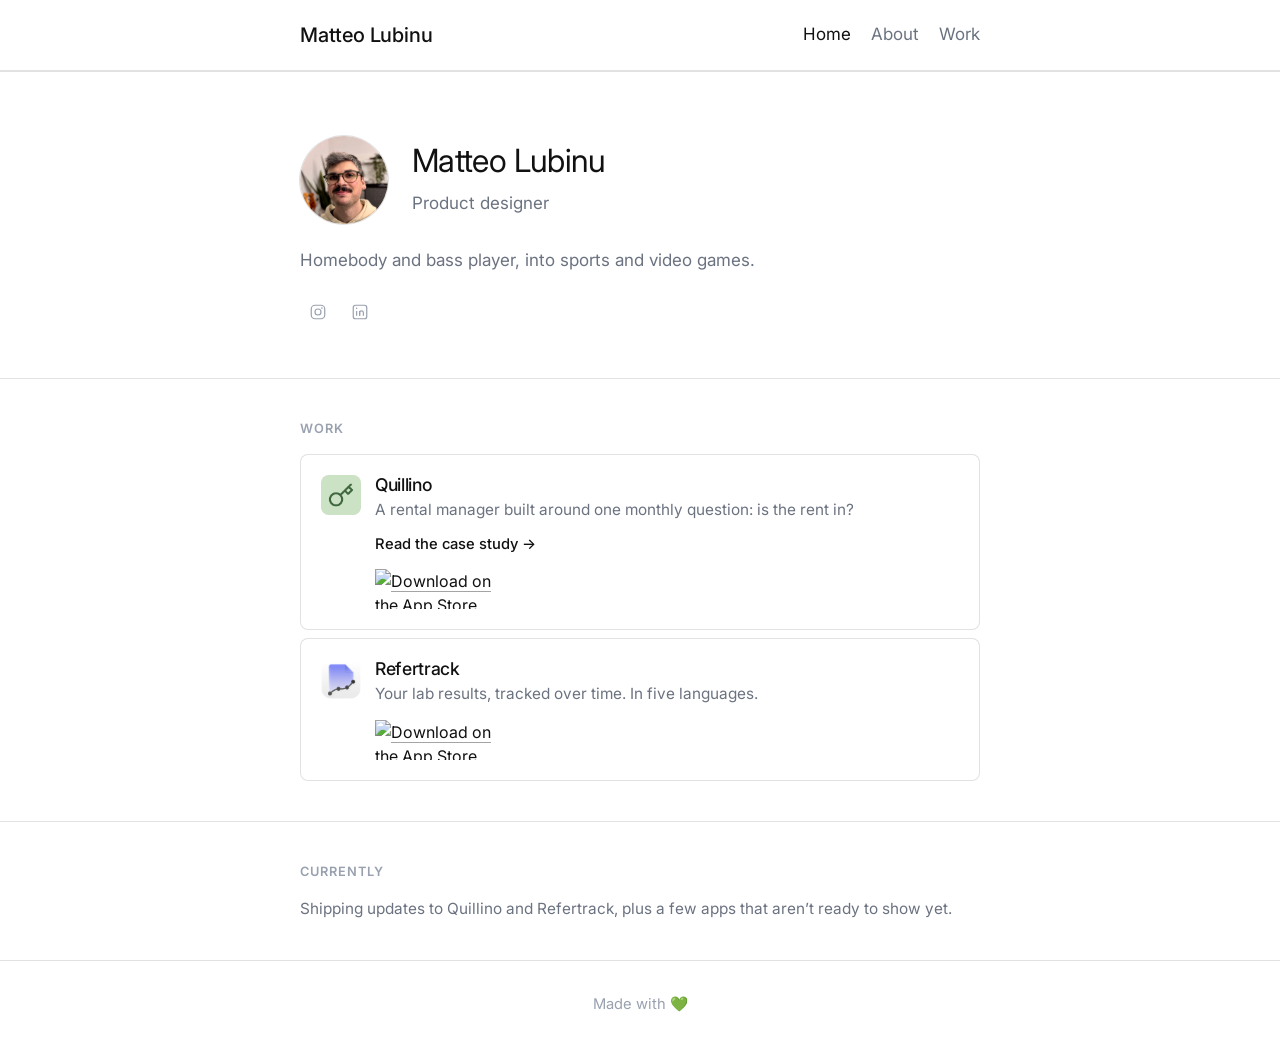
==== index.html @ ac3f14ff "Redesign to the minimal black-and-white system, add an About page - New style.css: same monochrome s" ====
<!DOCTYPE html>
<html lang="en">
<head>
<meta charset="UTF-8">
<meta name="viewport" content="width=device-width, initial-scale=1.0">
<title>Matteo Lubinu, product designer</title>
<meta name="description" content="Matteo Lubinu, product designer. Maker of the iOS apps Quillino and Refertrack.">
<link rel="icon" href="data:,">
<link rel="preconnect" href="https://fonts.googleapis.com">
<link rel="preconnect" href="https://fonts.gstatic.com" crossorigin>
<link rel="stylesheet" href="https://fonts.googleapis.com/css2?family=Inter:wght@400;500&display=swap">
<link rel="stylesheet" href="style.css">
</head>
<body>

<header class="site-header">
  <div class="wrap">
    <a class="wordmark" href="index.html">Matteo Lubinu</a>
    <nav class="nav" aria-label="Main">
      <a href="index.html" aria-current="page">Home</a>
      <a href="about.html">About</a>
      <a href="index.html#work">Work</a>
    </nav>
  </div>
</header>

<main>
  <section class="hero">
    <div class="wrap hero-grid">
      <img class="avatar" src="assets/photo.jpg" alt="Matteo Lubinu" width="88" height="88">
      <div>
        <h1>Matteo Lubinu</h1>
        <p class="tagline">Product designer</p>
      </div>
    </div>
    <div class="wrap">
      <p class="bio">Homebody and bass player, into sports and video games.</p>
      <nav class="links" aria-label="Elsewhere">
        <a class="icon" href="https://instagram.com/matteolubi" aria-label="Instagram">
          <svg viewBox="0 0 24 24" fill="none" stroke="currentColor" stroke-width="1.6"><rect x="3" y="3" width="18" height="18" rx="5"/><circle cx="12" cy="12" r="4"/><circle cx="17.2" cy="6.8" r="1.1" fill="currentColor" stroke="none"/></svg>
        </a>
        <a class="icon" href="https://www.linkedin.com/in/matteo-lubinu/" aria-label="LinkedIn">
          <svg viewBox="0 0 24 24" fill="none" stroke="currentColor" stroke-width="1.6"><rect x="3" y="3" width="18" height="18" rx="3"/><line x1="7.5" y1="10.5" x2="7.5" y2="17"/><circle cx="7.5" cy="7" r="1" fill="currentColor" stroke="none"/><path d="M11.5 17v-4a2.5 2.5 0 0 1 5 0v4"/><line x1="11.5" y1="10.5" x2="11.5" y2="17"/></svg>
        </a>
      </nav>
    </div>
  </section>

  <section id="work">
    <div class="wrap">
      <p class="kicker">Work</p>
      <div class="work-list">
        <article class="project">
          <img class="project-icon" src="assets/quillino-icon.png" alt="" width="40" height="40">
          <div class="project-main">
            <h3><a class="project-link" href="quillino.html">Quillino</a></h3>
            <p>A rental manager built around one monthly question: is the rent in?</p>
            <a class="project-more" href="quillino.html">Read the case study &rarr;</a>
            <a class="badge-link" href="https://apps.apple.com/it/app/quillino-gestione-affitti/id6774200347" aria-label="Download Quillino on the App Store">
              <img class="badge" src="https://tools.applemediaservices.com/api/badges/download-on-the-app-store/black/en-us?size=250x83" alt="Download on the App Store" width="120" height="40">
            </a>
          </div>
        </article>

        <article class="project">
          <img class="project-icon" src="assets/refertrack-icon.png" alt="" width="40" height="40">
          <div class="project-main">
            <h3><a class="project-link" href="https://matteolubinu.github.io/refertrack/">Refertrack</a></h3>
            <p>Your lab results, tracked over time. In five languages.</p>
            <a class="badge-link" href="https://apps.apple.com/it/app/refertrack-referti-ed-esami/id6792460771" aria-label="Download Refertrack on the App Store">
              <img class="badge" src="https://tools.applemediaservices.com/api/badges/download-on-the-app-store/black/en-us?size=250x83" alt="Download on the App Store" width="120" height="40">
            </a>
          </div>
        </article>
      </div>
    </div>
  </section>

  <section class="now">
    <div class="wrap">
      <p class="kicker">Currently</p>
      <p class="now-text">Shipping updates to Quillino and Refertrack, plus a few apps that aren&rsquo;t ready to show yet.</p>
    </div>
  </section>
</main>

<footer class="site-footer">
  <div class="wrap">
    <p>Made with &#128154;</p>
  </div>
</footer>

</body>
</html>
---- style.css ----
/* Matteo Lubinu: minimal, black and white (same system as Ryuubi Studio) */

:root {
  --bg: #ffffff;
  --surface: #fafafa;
  --surface-2: #f0f0f0;
  --text: #111111;
  --muted: #6b7280;
  --muted-2: #99a1af;
  --line: rgba(17, 17, 17, .12);
  --line-strong: rgba(17, 17, 17, .38);
  --btn: #111111;
  --btn-hover: #000000;
  --btn-text: #ffffff;
  --shadow: 0 0 0 1px var(--line);
  --sans: "Inter", -apple-system, BlinkMacSystemFont, "Segoe UI", Roboto, sans-serif;
  --r: 8px;
  --wide: 720px;
  color-scheme: light;
}

* { box-sizing: border-box; }
html { -webkit-text-size-adjust: 100%; }

body {
  margin: 0;
  background: var(--bg);
  color: var(--text);
  font: 400 16px/1.5 var(--sans);
  -webkit-font-smoothing: antialiased;
}

img { max-width: 100%; height: auto; display: block; }
a { color: inherit; text-decoration-color: var(--line-strong); text-underline-offset: 4px; text-decoration-thickness: 1px; }
a:hover { text-decoration-color: currentColor; }

h1, h2, h3 { font-family: var(--sans); font-weight: 400; letter-spacing: -.02em; line-height: 1.1; margin: 0 0 .4em; }
p { margin: 0 0 1em; }

.wrap { max-width: var(--wide); margin: 0 auto; padding: 0 20px; }

/* ---------- Header ---------- */

.site-header { border-bottom: 1px solid var(--line); }
.site-header .wrap { display: flex; align-items: center; justify-content: space-between; gap: 16px; padding-top: 20px; padding-bottom: 20px; }
.wordmark { font-weight: 500; font-size: 1.25rem; letter-spacing: -.01em; text-decoration: none; color: var(--text); }
.wordmark:hover { color: inherit; }
.nav { display: flex; align-items: center; gap: 20px; }
.nav a { text-decoration: none; font-size: 1.0625rem; color: var(--muted); }
.nav a:hover { color: var(--text); }
.nav a[aria-current="page"] { color: var(--text); }

/* ---------- Hero ---------- */

.hero { padding: 64px 0 48px; }
.hero-grid { display: flex; align-items: center; gap: 24px; flex-wrap: wrap; }
.avatar { width: 88px; height: 88px; border-radius: 50%; object-fit: cover; box-shadow: var(--shadow); }
.hero h1 { font-size: 2rem; }
.tagline { color: var(--muted); font-size: 1.0625rem; margin: 0; }
.bio { color: var(--muted); font-size: 1.0625rem; max-width: 46ch; margin: 24px 0 0; }

.links { display: flex; align-items: center; gap: 6px; margin-top: 20px; }
.links .icon { width: 36px; height: 36px; display: grid; place-items: center; border-radius: 50%; color: var(--muted-2); }
.links .icon:hover { color: var(--text); background: var(--surface-2); }
.links .icon svg { width: 18px; height: 18px; }

/* ---------- Sections ---------- */

section { padding: 40px 0; border-top: 1px solid var(--line); }
.kicker { font-size: .8rem; font-weight: 600; letter-spacing: .08em; text-transform: uppercase; color: var(--muted-2); margin: 0 0 16px; }

/* ---------- Work list ---------- */

.work-list { display: flex; flex-direction: column; gap: 8px; }

.project { position: relative; display: flex; gap: 14px; align-items: flex-start; padding: 20px; background: var(--bg); border: 1px solid var(--line); border-radius: var(--r); }
.project:hover { border-color: var(--line-strong); }
.project:focus-within { outline: 2px solid var(--text); outline-offset: 2px; }

.project-icon { width: 40px; height: 40px; border-radius: 8px; object-fit: cover; flex-shrink: 0; }
.project-main { flex: 1; min-width: 0; }
.project h3 { font-size: 1.1rem; font-weight: 500; margin: 0; }
.project-link { color: inherit; text-decoration: none; }
.project-link::after { content: ""; position: absolute; inset: 0; border-radius: inherit; }
.project p { margin: 4px 0 0; font-size: .96rem; color: var(--muted); }

.project-more { position: relative; z-index: 1; display: block; width: max-content; margin-top: 12px; font-size: .92rem; font-weight: 500; text-decoration: none; color: var(--text); text-decoration-color: var(--line-strong); }
.project-more:hover { text-decoration-color: currentColor; }
.project-more + .badge-link { margin-top: 14px; }

.badge-link { position: relative; z-index: 1; display: block; width: max-content; margin-top: 14px; }
.badge { height: 40px; width: auto; display: block; }

/* ---------- Currently ---------- */

.now-text { margin: 0; color: var(--muted); font-size: .96rem; }

/* ---------- Footer ---------- */

.site-footer { border-top: 1px solid var(--line); padding: 32px 0; text-align: center; }
.site-footer p { margin: 0; font-size: .92rem; color: var(--muted-2); }

/* ---------- About page ---------- */

.page-hero { padding: 48px 0 32px; }
.crumbs { font-size: .92rem; color: var(--muted-2); margin: 0 0 16px; }
.crumbs a { text-decoration: none; }
.crumbs a:hover { text-decoration: underline; }

.prose p, .prose li { color: var(--muted); }
.prose strong { color: var(--text); font-weight: 500; }

.xp-list { list-style: none; margin: 0; padding: 0; }
.xp-company { border-top: 1px solid var(--line); padding: 32px 0 0; margin-top: 32px; }
.xp-company:first-child { margin-top: 0; }
.xp-company > h3 { font-size: 1.2rem; font-weight: 500; margin: 0 0 4px; }
.xp-total { color: var(--muted-2); font-size: .92rem; margin: 0 0 20px; }
.xp-role { padding: 16px 0; border-top: 1px solid var(--line); }
.xp-role:first-of-type { border-top: 0; padding-top: 0; }
.xp-role h4 { font-size: 1.05rem; font-weight: 500; margin: 0 0 2px; }
.xp-meta { color: var(--muted-2); font-size: .9rem; margin: 0 0 10px; }
.xp-role ul { margin: 0; padding-left: 1.1em; color: var(--muted); font-size: .96rem; }
.xp-role li { margin-bottom: 6px; }

@media (max-width: 600px) {
  .hero-grid { flex-direction: column; align-items: flex-start; }
}

@media (prefers-reduced-motion: reduce) {
  * { transition: none !important; }
}
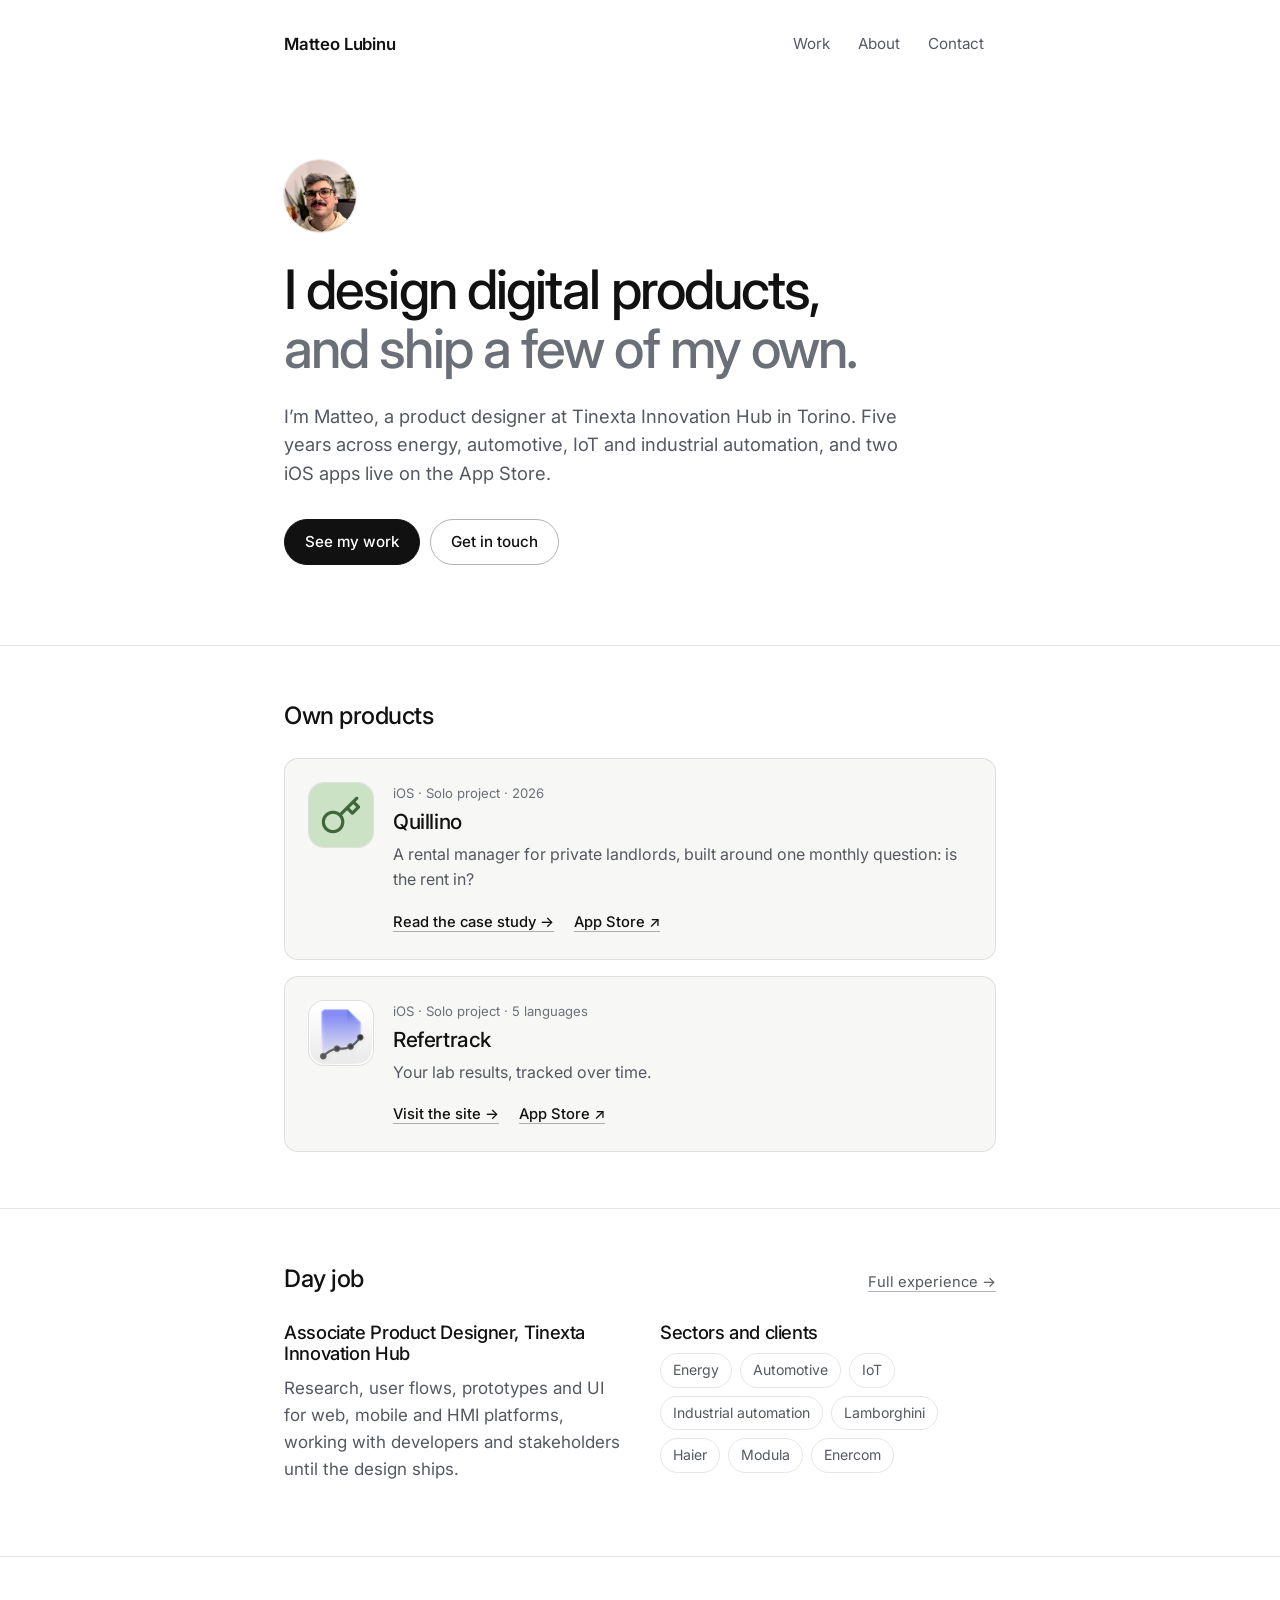
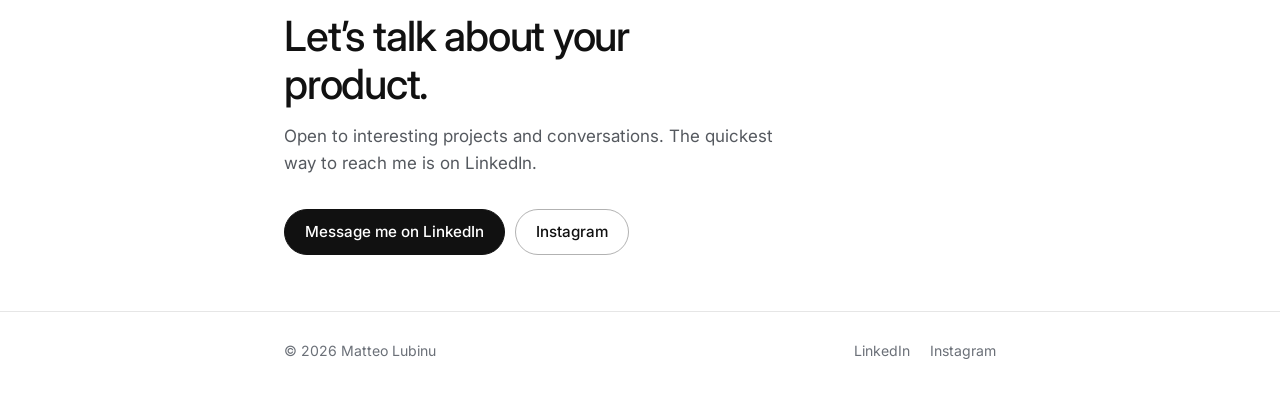
==== commit 7b93915b: "Redesign: gerarchia, posizionamento, dark mode, contatti; case study Quillino aggiornato con novità " ====
--- a/index.html
+++ b/index.html
@@ -4,89 +4,126 @@
 <meta charset="UTF-8">
 <meta name="viewport" content="width=device-width, initial-scale=1.0">
 <title>Matteo Lubinu, product designer</title>
-<meta name="description" content="Matteo Lubinu, product designer. Maker of the iOS apps Quillino and Refertrack.">
-<link rel="icon" href="data:,">
+<meta name="description" content="Matteo Lubinu, product designer in Torino. Five years of digital products for energy, automotive and industrial automation, plus the iOS apps Quillino and Refertrack.">
+<meta name="theme-color" content="#ffffff" media="(prefers-color-scheme: light)">
+<meta name="theme-color" content="#0e0e0e" media="(prefers-color-scheme: dark)">
+<link rel="canonical" href="https://matteolubinu.github.io/">
+<meta property="og:type" content="website">
+<meta property="og:title" content="Matteo Lubinu, product designer">
+<meta property="og:description" content="I design digital products, and ship a few of my own. Quillino, Refertrack, and five years of product design work.">
+<meta property="og:url" content="https://matteolubinu.github.io/">
+<meta property="og:image" content="https://matteolubinu.github.io/assets/photo.jpg">
+<meta name="twitter:card" content="summary">
+<link rel="icon" href="data:image/svg+xml,%3Csvg xmlns='http://www.w3.org/2000/svg' viewBox='0 0 32 32'%3E%3Crect width='32' height='32' rx='8' fill='%23111'/%3E%3Ctext x='16' y='23' font-size='19' font-family='Arial,sans-serif' font-weight='700' text-anchor='middle' fill='%23fff'%3EM%3C/text%3E%3C/svg%3E">
 <link rel="preconnect" href="https://fonts.googleapis.com">
 <link rel="preconnect" href="https://fonts.gstatic.com" crossorigin>
-<link rel="stylesheet" href="https://fonts.googleapis.com/css2?family=Inter:wght@400;500&display=swap">
+<link rel="stylesheet" href="https://fonts.googleapis.com/css2?family=Inter:wght@400;500;600&display=swap">
 <link rel="stylesheet" href="style.css">
 </head>
 <body>
+
+<a class="skip" href="#main">Skip to content</a>
 
 <header class="site-header">
   <div class="wrap">
     <a class="wordmark" href="index.html">Matteo Lubinu</a>
     <nav class="nav" aria-label="Main">
-      <a href="index.html" aria-current="page">Home</a>
+      <a href="index.html#work">Work</a>
       <a href="about.html">About</a>
-      <a href="index.html#work">Work</a>
+      <a href="index.html#contact">Contact</a>
     </nav>
   </div>
 </header>
 
-<main>
+<main id="main">
   <section class="hero">
-    <div class="wrap hero-grid">
-      <img class="avatar" src="assets/photo.jpg" alt="Matteo Lubinu" width="88" height="88">
-      <div>
-        <h1>Matteo Lubinu</h1>
-        <p class="tagline">Product designer</p>
+    <div class="wrap">
+      <img class="avatar" src="assets/photo.jpg" alt="Portrait of Matteo Lubinu" width="72" height="72">
+      <h1>I design digital products, <span>and ship a few of my own.</span></h1>
+      <p class="lede">I&rsquo;m Matteo, a product designer at Tinexta Innovation Hub in Torino. Five years across energy, automotive, IoT and industrial automation, and two iOS apps live on the App Store.</p>
+      <div class="actions">
+        <a class="btn btn-primary" href="#work">See my work</a>
+        <a class="btn" href="https://www.linkedin.com/in/matteo-lubinu/">Get in touch</a>
       </div>
-    </div>
-    <div class="wrap">
-      <p class="bio">Homebody and bass player, into sports and video games.</p>
-      <nav class="links" aria-label="Elsewhere">
-        <a class="icon" href="https://instagram.com/matteolubi" aria-label="Instagram">
-          <svg viewBox="0 0 24 24" fill="none" stroke="currentColor" stroke-width="1.6"><rect x="3" y="3" width="18" height="18" rx="5"/><circle cx="12" cy="12" r="4"/><circle cx="17.2" cy="6.8" r="1.1" fill="currentColor" stroke="none"/></svg>
-        </a>
-        <a class="icon" href="https://www.linkedin.com/in/matteo-lubinu/" aria-label="LinkedIn">
-          <svg viewBox="0 0 24 24" fill="none" stroke="currentColor" stroke-width="1.6"><rect x="3" y="3" width="18" height="18" rx="3"/><line x1="7.5" y1="10.5" x2="7.5" y2="17"/><circle cx="7.5" cy="7" r="1" fill="currentColor" stroke="none"/><path d="M11.5 17v-4a2.5 2.5 0 0 1 5 0v4"/><line x1="11.5" y1="10.5" x2="11.5" y2="17"/></svg>
-        </a>
-      </nav>
     </div>
   </section>
 
   <section id="work">
     <div class="wrap">
-      <p class="kicker">Work</p>
+      <div class="section-head">
+        <h2>Own products</h2>
+      </div>
       <div class="work-list">
         <article class="project">
-          <img class="project-icon" src="assets/quillino-icon.png" alt="" width="40" height="40">
-          <div class="project-main">
+          <img class="project-icon" src="assets/quillino-icon.png" alt="" width="64" height="64">
+          <div>
+            <p class="project-tags">iOS &middot; Solo project &middot; 2026</p>
             <h3><a class="project-link" href="quillino.html">Quillino</a></h3>
-            <p>A rental manager built around one monthly question: is the rent in?</p>
-            <a class="project-more" href="quillino.html">Read the case study &rarr;</a>
-            <a class="badge-link" href="https://apps.apple.com/it/app/quillino-gestione-affitti/id6774200347" aria-label="Download Quillino on the App Store">
-              <img class="badge" src="https://tools.applemediaservices.com/api/badges/download-on-the-app-store/black/en-us?size=250x83" alt="Download on the App Store" width="120" height="40">
-            </a>
+            <p class="desc">A rental manager for private landlords, built around one monthly question: is the rent in?</p>
+            <div class="project-actions">
+              <a href="quillino.html">Read the case study &rarr;</a>
+              <a href="https://apps.apple.com/it/app/quillino-gestione-affitti/id6774200347">App Store &nearr;</a>
+            </div>
           </div>
         </article>
 
         <article class="project">
-          <img class="project-icon" src="assets/refertrack-icon.png" alt="" width="40" height="40">
-          <div class="project-main">
+          <img class="project-icon" src="assets/refertrack-icon.png" alt="" width="64" height="64">
+          <div>
+            <p class="project-tags">iOS &middot; Solo project &middot; 5 languages</p>
             <h3><a class="project-link" href="https://matteolubinu.github.io/refertrack/">Refertrack</a></h3>
-            <p>Your lab results, tracked over time. In five languages.</p>
-            <a class="badge-link" href="https://apps.apple.com/it/app/refertrack-referti-ed-esami/id6792460771" aria-label="Download Refertrack on the App Store">
-              <img class="badge" src="https://tools.applemediaservices.com/api/badges/download-on-the-app-store/black/en-us?size=250x83" alt="Download on the App Store" width="120" height="40">
-            </a>
+            <p class="desc">Your lab results, tracked over time.</p>
+            <div class="project-actions">
+              <a href="https://matteolubinu.github.io/refertrack/">Visit the site &rarr;</a>
+              <a href="https://apps.apple.com/it/app/refertrack-referti-ed-esami/id6792460771">App Store &nearr;</a>
+            </div>
           </div>
         </article>
       </div>
     </div>
   </section>
 
-  <section class="now">
+  <section>
     <div class="wrap">
-      <p class="kicker">Currently</p>
-      <p class="now-text">Shipping updates to Quillino and Refertrack, plus a few apps that aren&rsquo;t ready to show yet.</p>
+      <div class="section-head">
+        <h2>Day job</h2>
+        <a href="about.html">Full experience &rarr;</a>
+      </div>
+      <div class="pro">
+        <div>
+          <h3>Associate Product Designer, Tinexta Innovation Hub</h3>
+          <p>Research, user flows, prototypes and UI for web, mobile and HMI platforms, working with developers and stakeholders until the design ships.</p>
+        </div>
+        <div>
+          <h3>Sectors and clients</h3>
+          <ul class="chips" aria-label="Sectors and clients">
+            <li>Energy</li><li>Automotive</li><li>IoT</li><li>Industrial automation</li>
+            <li>Lamborghini</li><li>Haier</li><li>Modula</li><li>Enercom</li>
+          </ul>
+        </div>
+      </div>
+    </div>
+  </section>
+
+  <section id="contact" class="contact">
+    <div class="wrap">
+      <h2>Let&rsquo;s talk about your product.</h2>
+      <p>Open to interesting projects and conversations. The quickest way to reach me is on LinkedIn.</p>
+      <div class="actions">
+        <a class="btn btn-primary" href="https://www.linkedin.com/in/matteo-lubinu/">Message me on LinkedIn</a>
+        <a class="btn" href="https://instagram.com/matteolubi">Instagram</a>
+      </div>
     </div>
   </section>
 </main>
 
 <footer class="site-footer">
   <div class="wrap">
-    <p>Made with &#128154;</p>
+    <p>&copy; 2026 Matteo Lubinu</p>
+    <nav aria-label="Elsewhere">
+      <a href="https://www.linkedin.com/in/matteo-lubinu/">LinkedIn</a>
+      <a href="https://instagram.com/matteolubi">Instagram</a>
+    </nav>
   </div>
 </footer>
 
--- a/style.css
+++ b/style.css
@@ -2,130 +2,183 @@
 
 :root {
   --bg: #ffffff;
-  --surface: #fafafa;
-  --surface-2: #f0f0f0;
+  --surface: #f7f7f6;
+  --surface-2: #efefed;
   --text: #111111;
-  --muted: #6b7280;
-  --muted-2: #99a1af;
-  --line: rgba(17, 17, 17, .12);
-  --line-strong: rgba(17, 17, 17, .38);
+  --muted: #55595f;        /* 7:1 on white */
+  --muted-2: #6b7078;      /* 4.9:1 on white, for meta text */
+  --line: rgba(17, 17, 17, .10);
+  --line-strong: rgba(17, 17, 17, .32);
   --btn: #111111;
-  --btn-hover: #000000;
   --btn-text: #ffffff;
-  --shadow: 0 0 0 1px var(--line);
+  --focus: #111111;
   --sans: "Inter", -apple-system, BlinkMacSystemFont, "Segoe UI", Roboto, sans-serif;
-  --r: 8px;
-  --wide: 720px;
-  color-scheme: light;
+  --r: 14px;
+  --wide: 760px;
+  color-scheme: light dark;
+}
+
+@media (prefers-color-scheme: dark) {
+  :root {
+    --bg: #0e0e0e;
+    --surface: #161616;
+    --surface-2: #202020;
+    --text: #f2f2f0;
+    --muted: #b4b7bc;
+    --muted-2: #8e939b;
+    --line: rgba(255, 255, 255, .11);
+    --line-strong: rgba(255, 255, 255, .34);
+    --btn: #f2f2f0;
+    --btn-text: #0e0e0e;
+    --focus: #f2f2f0;
+  }
 }
 
 * { box-sizing: border-box; }
-html { -webkit-text-size-adjust: 100%; }
+html { -webkit-text-size-adjust: 100%; scroll-behavior: smooth; scroll-padding-top: 24px; }
 
 body {
   margin: 0;
   background: var(--bg);
   color: var(--text);
-  font: 400 16px/1.5 var(--sans);
+  font: 400 17px/1.6 var(--sans);
   -webkit-font-smoothing: antialiased;
+  text-rendering: optimizeLegibility;
 }
 
 img { max-width: 100%; height: auto; display: block; }
 a { color: inherit; text-decoration-color: var(--line-strong); text-underline-offset: 4px; text-decoration-thickness: 1px; }
 a:hover { text-decoration-color: currentColor; }
+a:focus-visible, button:focus-visible { outline: 2px solid var(--focus); outline-offset: 3px; border-radius: 6px; }
 
-h1, h2, h3 { font-family: var(--sans); font-weight: 400; letter-spacing: -.02em; line-height: 1.1; margin: 0 0 .4em; }
+h1, h2, h3, h4 { font-weight: 500; letter-spacing: -.02em; line-height: 1.15; margin: 0; }
 p { margin: 0 0 1em; }
 
-.wrap { max-width: var(--wide); margin: 0 auto; padding: 0 20px; }
+.wrap { max-width: var(--wide); margin: 0 auto; padding: 0 24px; }
+
+.skip { position: absolute; left: 16px; top: -48px; background: var(--btn); color: var(--btn-text); padding: 10px 16px; border-radius: 8px; z-index: 10; text-decoration: none; font-size: .9rem; }
+.skip:focus { top: 16px; }
 
 /* ---------- Header ---------- */
 
-.site-header { border-bottom: 1px solid var(--line); }
-.site-header .wrap { display: flex; align-items: center; justify-content: space-between; gap: 16px; padding-top: 20px; padding-bottom: 20px; }
-.wordmark { font-weight: 500; font-size: 1.25rem; letter-spacing: -.01em; text-decoration: none; color: var(--text); }
-.wordmark:hover { color: inherit; }
-.nav { display: flex; align-items: center; gap: 20px; }
-.nav a { text-decoration: none; font-size: 1.0625rem; color: var(--muted); }
-.nav a:hover { color: var(--text); }
-.nav a[aria-current="page"] { color: var(--text); }
+.site-header .wrap { display: flex; align-items: center; justify-content: space-between; gap: 16px; padding-top: 24px; padding-bottom: 24px; }
+.wordmark { font-weight: 600; font-size: 1.05rem; letter-spacing: -.01em; text-decoration: none; }
+.nav { display: flex; align-items: center; gap: 4px; }
+.nav a { text-decoration: none; font-size: .95rem; color: var(--muted); padding: 8px 12px; border-radius: 999px; }
+.nav a:hover { color: var(--text); background: var(--surface-2); }
+.nav a[aria-current="page"] { color: var(--text); background: var(--surface-2); }
+
+/* ---------- Buttons ---------- */
+
+.actions { display: flex; flex-wrap: wrap; gap: 10px; margin-top: 32px; }
+.btn { display: inline-flex; align-items: center; gap: 8px; min-height: 46px; padding: 0 20px; border-radius: 999px; font-size: .95rem; font-weight: 500; text-decoration: none; border: 1px solid var(--line-strong); color: var(--text); transition: background .15s, border-color .15s; }
+.btn:hover { background: var(--surface-2); }
+.btn-primary { background: var(--btn); color: var(--btn-text); border-color: var(--btn); }
+.btn-primary:hover { background: var(--btn); opacity: .85; }
 
 /* ---------- Hero ---------- */
 
-.hero { padding: 64px 0 48px; }
-.hero-grid { display: flex; align-items: center; gap: 24px; flex-wrap: wrap; }
-.avatar { width: 88px; height: 88px; border-radius: 50%; object-fit: cover; box-shadow: var(--shadow); }
-.hero h1 { font-size: 2rem; }
-.tagline { color: var(--muted); font-size: 1.0625rem; margin: 0; }
-.bio { color: var(--muted); font-size: 1.0625rem; max-width: 46ch; margin: 24px 0 0; }
-
-.links { display: flex; align-items: center; gap: 6px; margin-top: 20px; }
-.links .icon { width: 36px; height: 36px; display: grid; place-items: center; border-radius: 50%; color: var(--muted-2); }
-.links .icon:hover { color: var(--text); background: var(--surface-2); }
-.links .icon svg { width: 18px; height: 18px; }
+.hero, .page-hero { border-top: 0; }
+.hero { padding: 72px 0 80px; }
+.avatar { width: 72px; height: 72px; border-radius: 50%; object-fit: cover; box-shadow: 0 0 0 1px var(--line); margin-bottom: 28px; }
+.hero h1 { font-size: clamp(2.1rem, 6.2vw, 3.4rem); line-height: 1.08; letter-spacing: -.035em; max-width: 18ch; }
+.hero h1 span { color: var(--muted-2); }
+.lede { color: var(--muted); font-size: 1.15rem; line-height: 1.55; max-width: 52ch; margin: 24px 0 0; }
 
 /* ---------- Sections ---------- */
 
-section { padding: 40px 0; border-top: 1px solid var(--line); }
-.kicker { font-size: .8rem; font-weight: 600; letter-spacing: .08em; text-transform: uppercase; color: var(--muted-2); margin: 0 0 16px; }
+section { padding: 56px 0; border-top: 1px solid var(--line); }
+.section-head { display: flex; align-items: baseline; justify-content: space-between; gap: 16px; margin-bottom: 28px; }
+.section-head h2 { font-size: 1.5rem; }
+.section-head a { font-size: .92rem; color: var(--muted); }
+.kicker { font-size: .78rem; font-weight: 600; letter-spacing: .09em; text-transform: uppercase; color: var(--muted-2); margin: 0 0 14px; }
 
-/* ---------- Work list ---------- */
+/* ---------- Work ---------- */
 
-.work-list { display: flex; flex-direction: column; gap: 8px; }
+.work-list { display: grid; gap: 16px; }
 
-.project { position: relative; display: flex; gap: 14px; align-items: flex-start; padding: 20px; background: var(--bg); border: 1px solid var(--line); border-radius: var(--r); }
-.project:hover { border-color: var(--line-strong); }
-.project:focus-within { outline: 2px solid var(--text); outline-offset: 2px; }
+.project { position: relative; display: grid; grid-template-columns: 64px 1fr; gap: 20px; padding: 24px; background: var(--surface); border: 1px solid var(--line); border-radius: var(--r); transition: border-color .15s, transform .15s; }
+.project:hover { border-color: var(--line-strong); transform: translateY(-1px); }
+.project:focus-within { outline: 2px solid var(--focus); outline-offset: 3px; }
 
-.project-icon { width: 40px; height: 40px; border-radius: 8px; object-fit: cover; flex-shrink: 0; }
-.project-main { flex: 1; min-width: 0; }
-.project h3 { font-size: 1.1rem; font-weight: 500; margin: 0; }
-.project-link { color: inherit; text-decoration: none; }
+.project-icon { width: 64px; height: 64px; border-radius: 15px; object-fit: cover; box-shadow: 0 0 0 1px var(--line); }
+.project-tags { font-size: .82rem; color: var(--muted-2); margin: 0 0 6px; }
+.project h3 { font-size: 1.3rem; }
+.project-link { text-decoration: none; }
 .project-link::after { content: ""; position: absolute; inset: 0; border-radius: inherit; }
-.project p { margin: 4px 0 0; font-size: .96rem; color: var(--muted); }
+.project p.desc { margin: 8px 0 0; color: var(--muted); font-size: 1rem; }
+.project-actions { position: relative; z-index: 1; display: flex; flex-wrap: wrap; gap: 8px 20px; margin-top: 18px; font-size: .92rem; font-weight: 500; }
+.project-actions a { text-decoration-color: var(--line-strong); }
+.project-actions a:hover { text-decoration-color: currentColor; }
 
-.project-more { position: relative; z-index: 1; display: block; width: max-content; margin-top: 12px; font-size: .92rem; font-weight: 500; text-decoration: none; color: var(--text); text-decoration-color: var(--line-strong); }
-.project-more:hover { text-decoration-color: currentColor; }
-.project-more + .badge-link { margin-top: 14px; }
+/* ---------- Professional work ---------- */
 
-.badge-link { position: relative; z-index: 1; display: block; width: max-content; margin-top: 14px; }
-.badge { height: 40px; width: auto; display: block; }
+.pro { display: grid; grid-template-columns: 1fr 1fr; gap: 40px; }
+.pro p { color: var(--muted); }
+.chips { list-style: none; display: flex; flex-wrap: wrap; gap: 8px; margin: 0; padding: 0; }
+.chips li { font-size: .88rem; color: var(--muted); border: 1px solid var(--line); border-radius: 999px; padding: 5px 12px; }
+.pro h3 { font-size: 1.15rem; margin-bottom: 10px; }
 
-/* ---------- Currently ---------- */
+/* ---------- Contact ---------- */
 
-.now-text { margin: 0; color: var(--muted); font-size: .96rem; }
+.contact { text-align: left; }
+.contact h2 { font-size: clamp(1.8rem, 5vw, 2.6rem); letter-spacing: -.03em; max-width: 16ch; }
+.contact p { color: var(--muted); max-width: 46ch; margin-top: 14px; }
 
 /* ---------- Footer ---------- */
 
-.site-footer { border-top: 1px solid var(--line); padding: 32px 0; text-align: center; }
-.site-footer p { margin: 0; font-size: .92rem; color: var(--muted-2); }
+.site-footer { border-top: 1px solid var(--line); padding: 28px 0 40px; }
+.site-footer .wrap { display: flex; flex-wrap: wrap; justify-content: space-between; gap: 12px 24px; font-size: .88rem; color: var(--muted-2); }
+.site-footer p { margin: 0; }
+.site-footer nav { display: flex; gap: 20px; }
+.site-footer a { text-decoration: none; }
+.site-footer a:hover { color: var(--text); text-decoration: underline; }
 
-/* ---------- About page ---------- */
+/* ---------- About ---------- */
 
-.page-hero { padding: 48px 0 32px; }
-.crumbs { font-size: .92rem; color: var(--muted-2); margin: 0 0 16px; }
-.crumbs a { text-decoration: none; }
-.crumbs a:hover { text-decoration: underline; }
+.page-hero { padding: 40px 0 56px; }
+.page-hero .intro { display: flex; align-items: center; gap: 24px; margin-bottom: 28px; }
+.page-hero .avatar { margin: 0; width: 96px; height: 96px; }
+.page-hero h1 { font-size: clamp(2rem, 5.5vw, 3rem); letter-spacing: -.035em; }
+.page-hero .role { color: var(--muted-2); margin: 6px 0 0; font-size: 1rem; }
 
-.prose p, .prose li { color: var(--muted); }
+.prose { max-width: 62ch; }
+.prose p { color: var(--muted); }
+.prose p:first-child { color: var(--text); font-size: 1.2rem; line-height: 1.5; }
 .prose strong { color: var(--text); font-weight: 500; }
 
 .xp-list { list-style: none; margin: 0; padding: 0; }
-.xp-company { border-top: 1px solid var(--line); padding: 32px 0 0; margin-top: 32px; }
-.xp-company:first-child { margin-top: 0; }
-.xp-company > h3 { font-size: 1.2rem; font-weight: 500; margin: 0 0 4px; }
-.xp-total { color: var(--muted-2); font-size: .92rem; margin: 0 0 20px; }
-.xp-role { padding: 16px 0; border-top: 1px solid var(--line); }
-.xp-role:first-of-type { border-top: 0; padding-top: 0; }
-.xp-role h4 { font-size: 1.05rem; font-weight: 500; margin: 0 0 2px; }
-.xp-meta { color: var(--muted-2); font-size: .9rem; margin: 0 0 10px; }
+.xp-company { display: grid; grid-template-columns: 200px 1fr; gap: 8px 40px; padding: 32px 0; border-top: 1px solid var(--line); }
+.xp-company:first-child { border-top: 0; padding-top: 0; }
+.xp-side h3 { font-size: 1.1rem; }
+.xp-total { color: var(--muted-2); font-size: .88rem; margin: 4px 0 0; }
+.xp-role { padding: 0 0 20px; }
+.xp-role:last-child { padding-bottom: 0; }
+.xp-role h4 { font-size: 1.05rem; }
+.xp-meta { color: var(--muted-2); font-size: .88rem; margin: 2px 0 10px; }
 .xp-role ul { margin: 0; padding-left: 1.1em; color: var(--muted); font-size: .96rem; }
-.xp-role li { margin-bottom: 6px; }
+.xp-role li { margin-bottom: 6px; padding-left: 2px; }
+.xp-role li::marker { color: var(--muted-2); }
 
-@media (max-width: 600px) {
-  .hero-grid { flex-direction: column; align-items: flex-start; }
+.outside { color: var(--muted); max-width: 52ch; margin: 0; }
+
+@media (max-width: 640px) {
+  body { font-size: 16px; }
+  .wrap { padding: 0 20px; }
+  .wordmark { white-space: nowrap; font-size: 1rem; }
+  .nav a { padding: 8px 10px; }
+  .hero { padding: 48px 0 56px; }
+  section { padding: 44px 0; }
+  .project { grid-template-columns: 52px 1fr; gap: 16px; padding: 20px; }
+  .project-icon { width: 52px; height: 52px; border-radius: 12px; }
+  .pro { grid-template-columns: 1fr; gap: 28px; }
+  .xp-company { grid-template-columns: 1fr; gap: 4px; }
+  .xp-side { margin-bottom: 14px; }
+  .page-hero .intro { flex-direction: column; align-items: flex-start; gap: 16px; }
+  .actions .btn { flex: 1 1 auto; justify-content: center; }
 }
 
 @media (prefers-reduced-motion: reduce) {
+  html { scroll-behavior: auto; }
   * { transition: none !important; }
 }
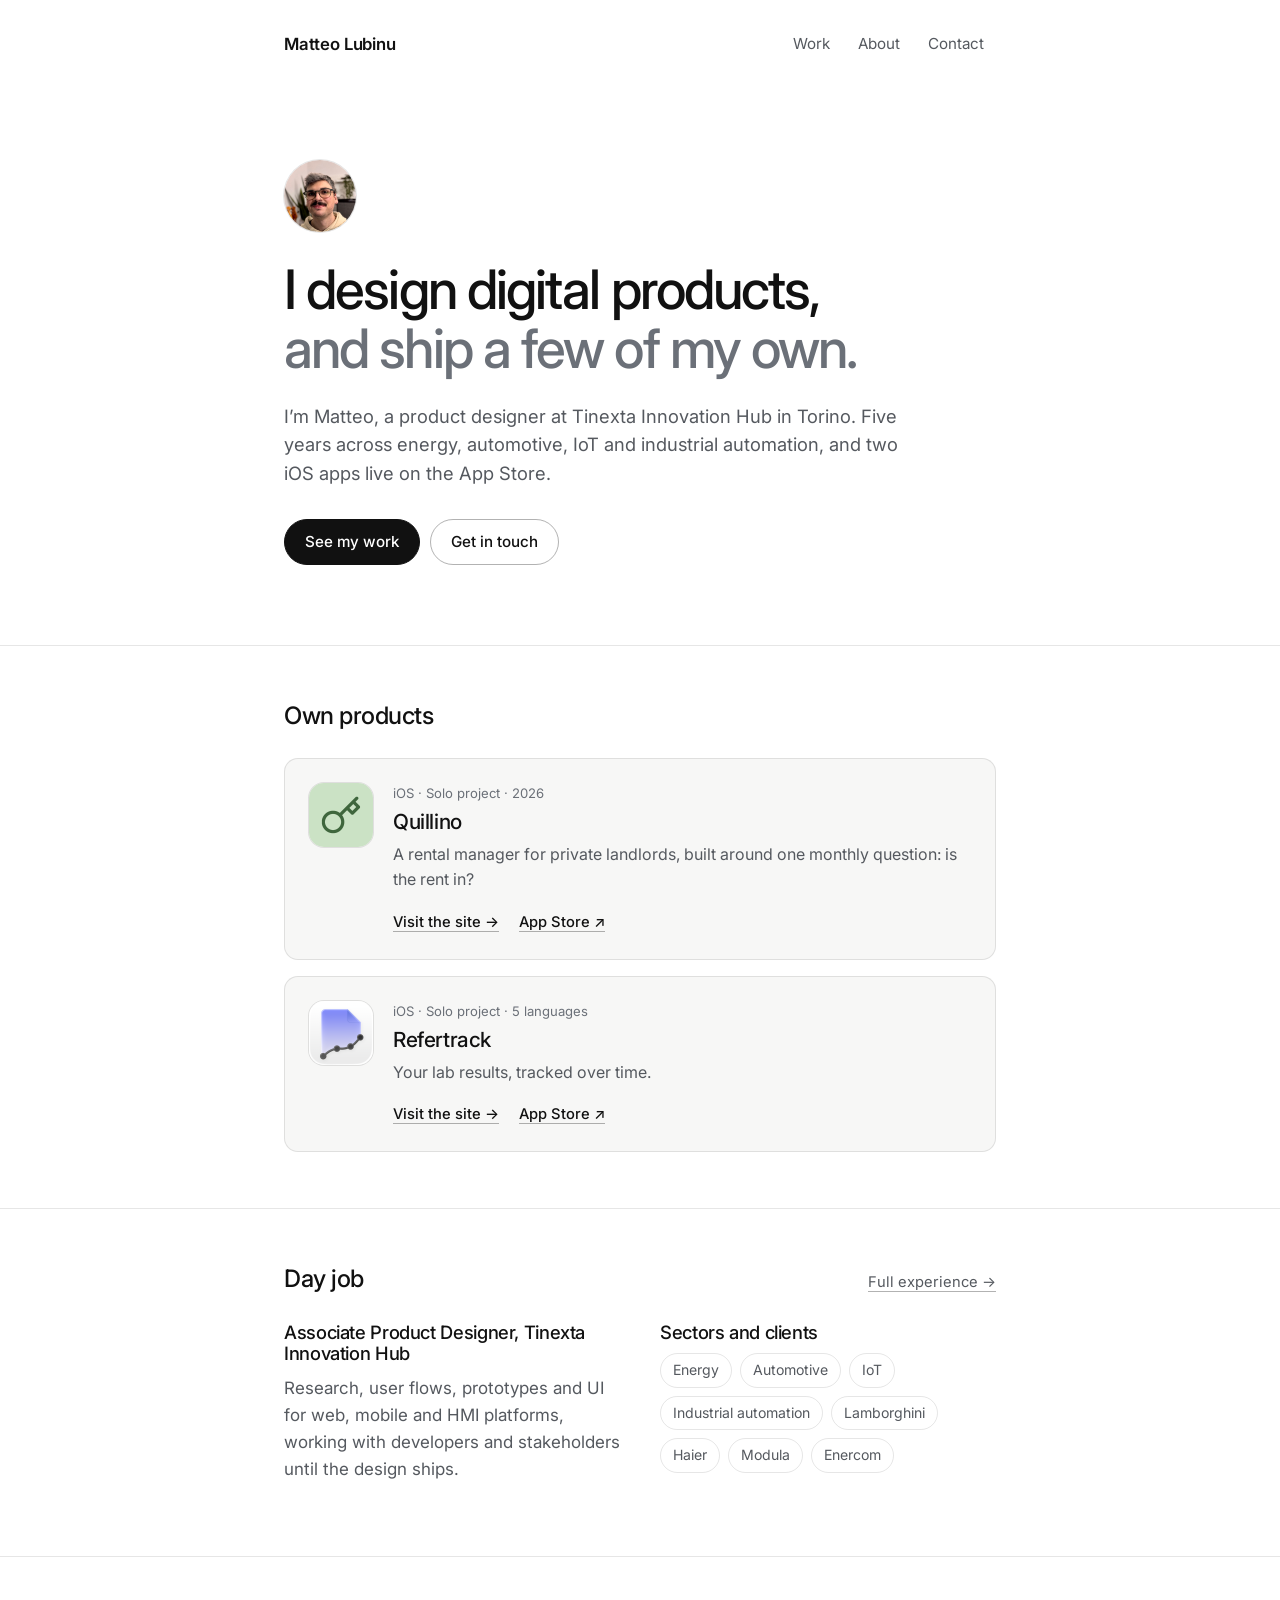
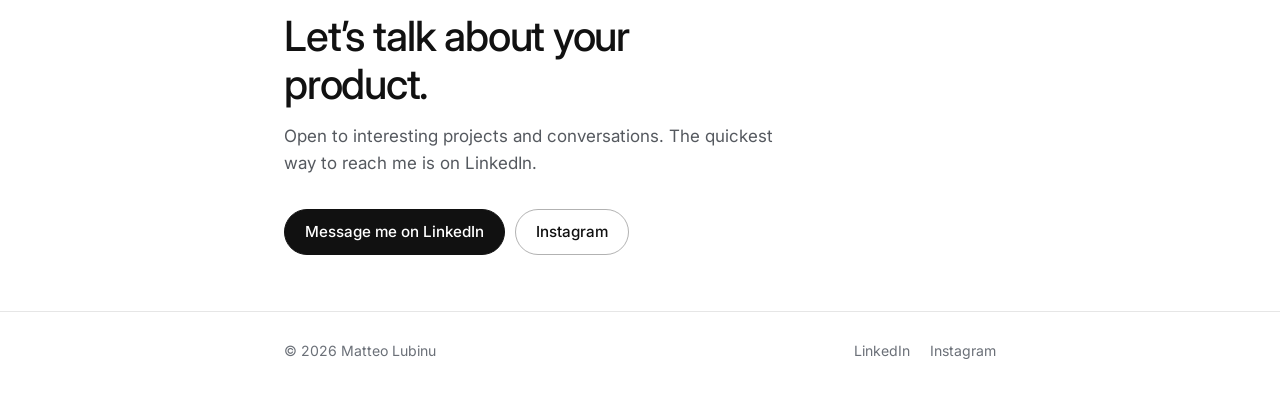
==== commit f0d24457: "Home: il link di Quillino porta al sito web, via il case study Co-Authored-By: Claude Sonnet 5.5 <no" ====
--- a/index.html
+++ b/index.html
@@ -18,7 +18,7 @@
 <link rel="preconnect" href="https://fonts.googleapis.com">
 <link rel="preconnect" href="https://fonts.gstatic.com" crossorigin>
 <link rel="stylesheet" href="https://fonts.googleapis.com/css2?family=Inter:wght@400;500;600&display=swap">
-<link rel="stylesheet" href="style.css">
+<link rel="stylesheet" href="style.css?v=20261018c">
 </head>
 <body>
 
@@ -58,10 +58,10 @@
           <img class="project-icon" src="assets/quillino-icon.png" alt="" width="64" height="64">
           <div>
             <p class="project-tags">iOS &middot; Solo project &middot; 2026</p>
-            <h3><a class="project-link" href="quillino.html">Quillino</a></h3>
+            <h3><a class="project-link" href="https://matteolubinu.github.io/quillino/">Quillino</a></h3>
             <p class="desc">A rental manager for private landlords, built around one monthly question: is the rent in?</p>
             <div class="project-actions">
-              <a href="quillino.html">Read the case study &rarr;</a>
+              <a href="https://matteolubinu.github.io/quillino/">Visit the site &rarr;</a>
               <a href="https://apps.apple.com/it/app/quillino-gestione-affitti/id6774200347">App Store &nearr;</a>
             </div>
           </div>
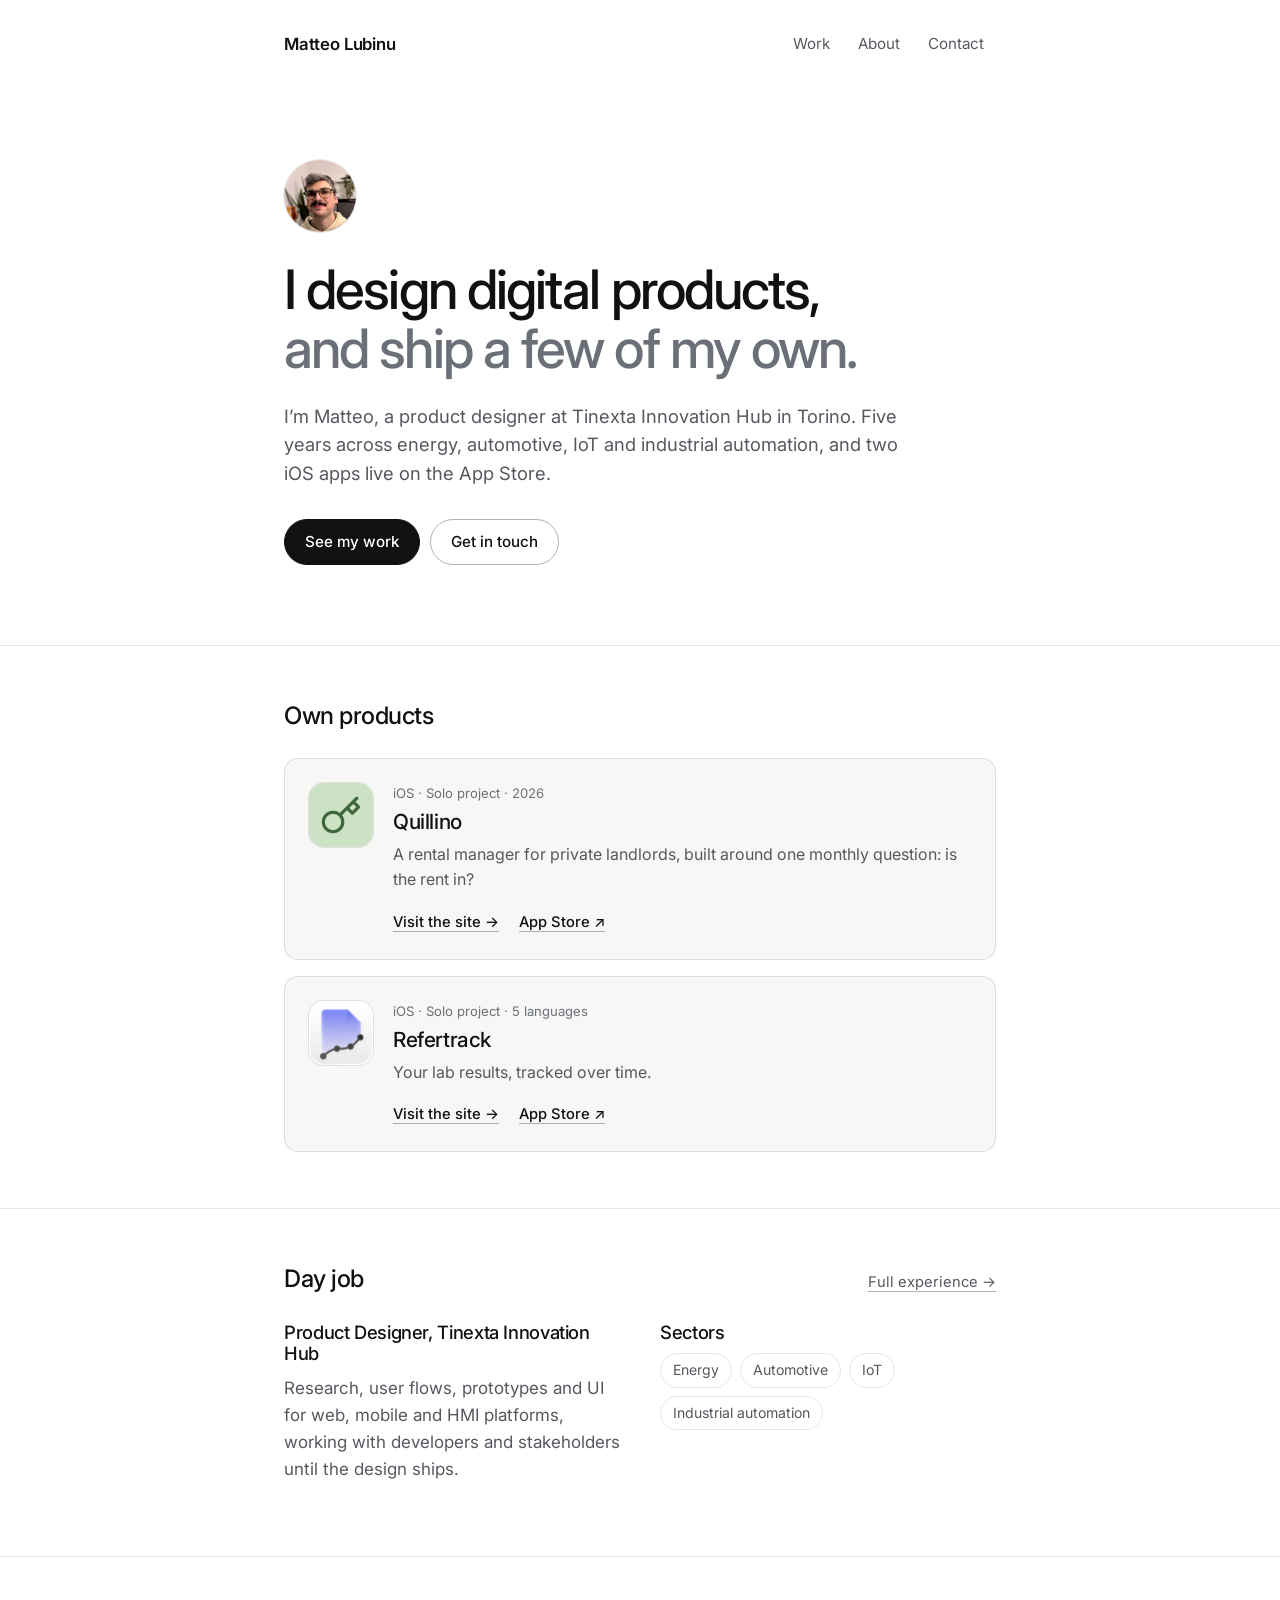
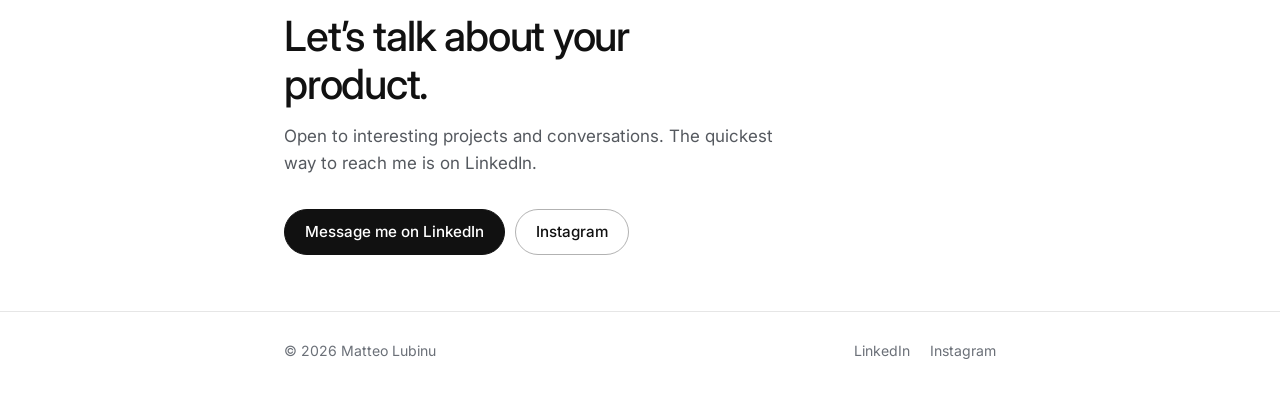
==== commit 03bd70dc: "Home: via 'Associate' dal ruolo e i nomi dei clienti Co-Authored-By: Claude Sonnet 5.5 <noreply@anth" ====
--- a/index.html
+++ b/index.html
@@ -18,7 +18,7 @@
 <link rel="preconnect" href="https://fonts.googleapis.com">
 <link rel="preconnect" href="https://fonts.gstatic.com" crossorigin>
 <link rel="stylesheet" href="https://fonts.googleapis.com/css2?family=Inter:wght@400;500;600&display=swap">
-<link rel="stylesheet" href="style.css?v=20261018c">
+<link rel="stylesheet" href="style.css?v=20261018d">
 </head>
 <body>
 
@@ -91,14 +91,13 @@
       </div>
       <div class="pro">
         <div>
-          <h3>Associate Product Designer, Tinexta Innovation Hub</h3>
+          <h3>Product Designer, Tinexta Innovation Hub</h3>
           <p>Research, user flows, prototypes and UI for web, mobile and HMI platforms, working with developers and stakeholders until the design ships.</p>
         </div>
         <div>
-          <h3>Sectors and clients</h3>
-          <ul class="chips" aria-label="Sectors and clients">
+          <h3>Sectors</h3>
+          <ul class="chips" aria-label="Sectors">
             <li>Energy</li><li>Automotive</li><li>IoT</li><li>Industrial automation</li>
-            <li>Lamborghini</li><li>Haier</li><li>Modula</li><li>Enercom</li>
           </ul>
         </div>
       </div>
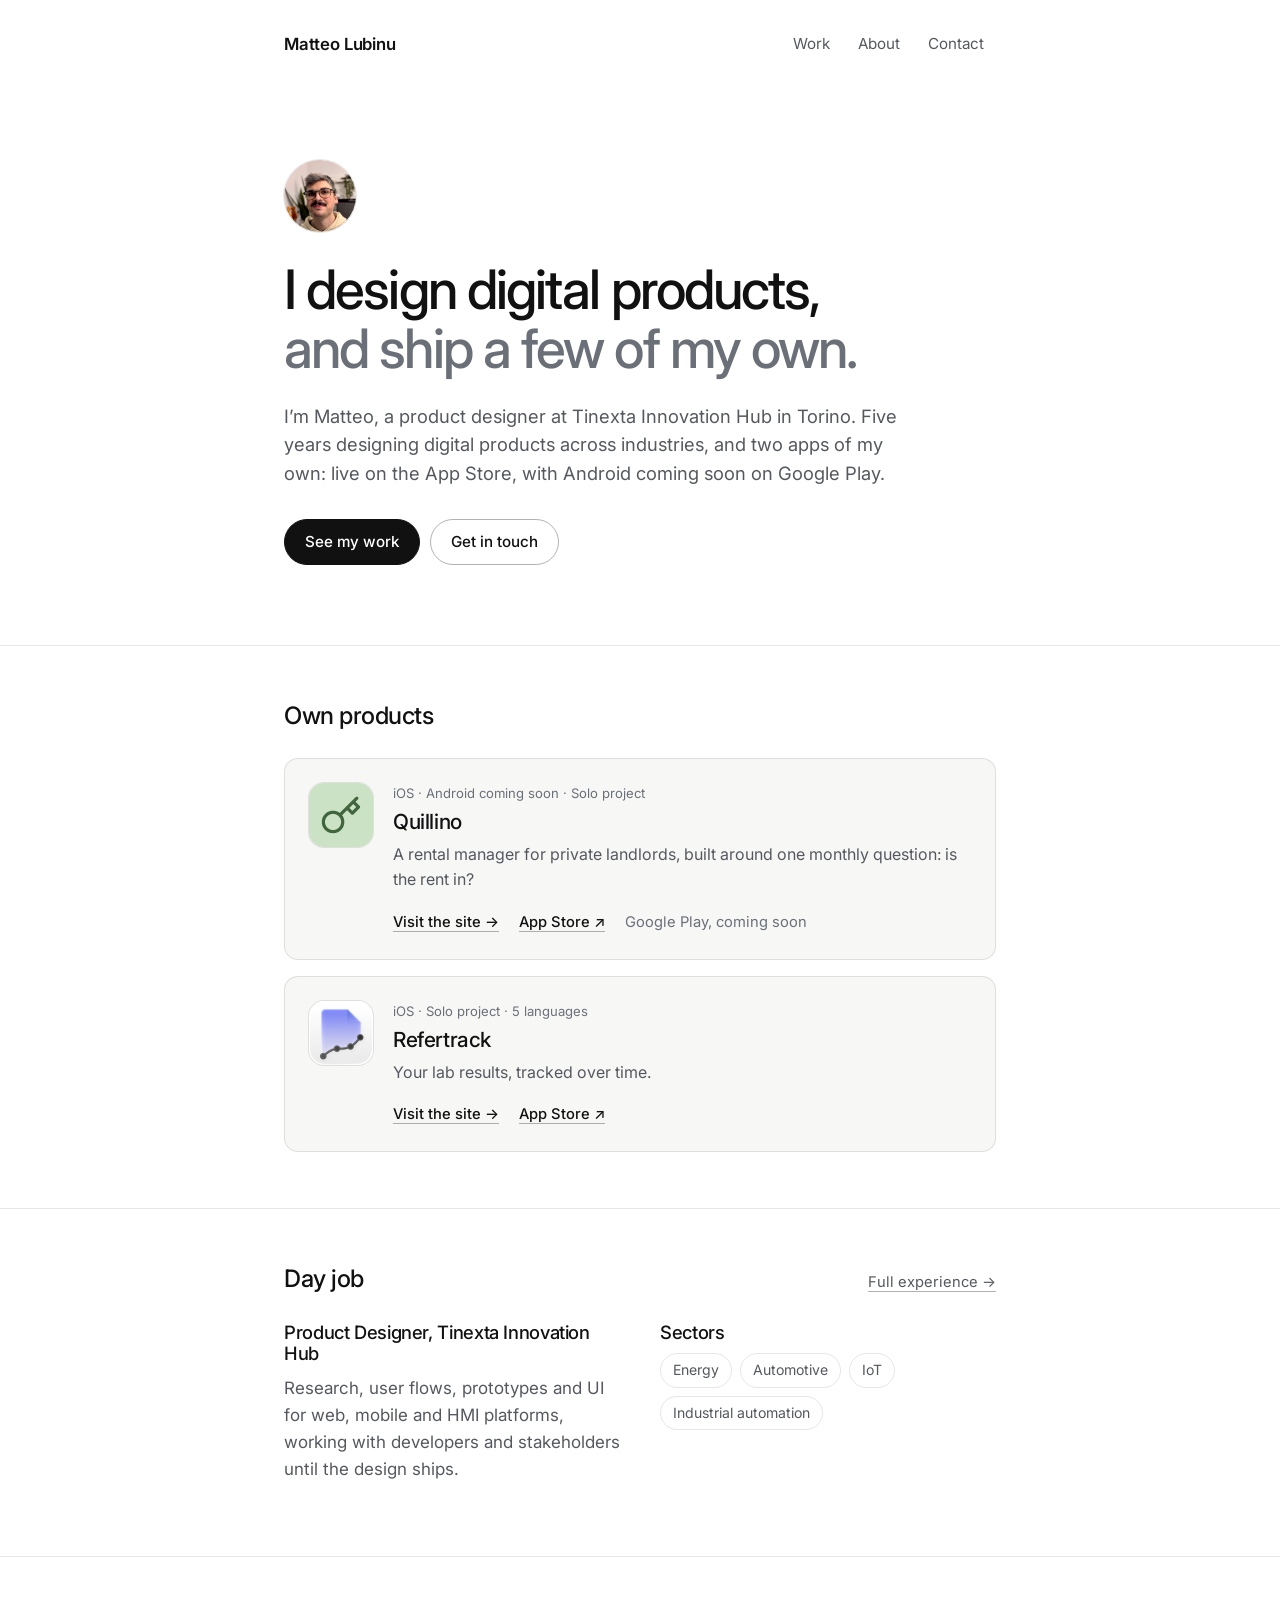
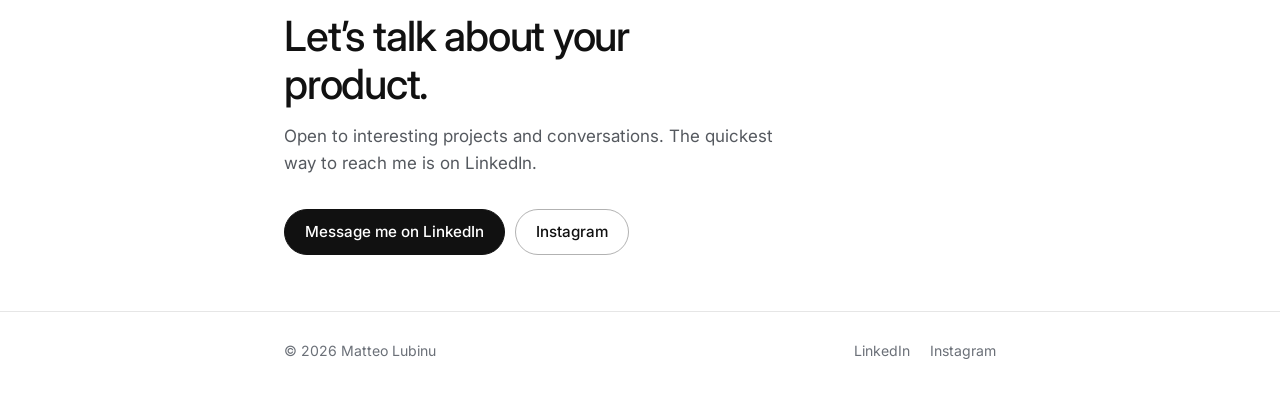
==== commit 6859b66d: "Home: settori più generici, Android e Google Play in arrivo Co-Authored-By: Claude Sonnet 5.5 <norep" ====
--- a/index.html
+++ b/index.html
@@ -18,7 +18,7 @@
 <link rel="preconnect" href="https://fonts.googleapis.com">
 <link rel="preconnect" href="https://fonts.gstatic.com" crossorigin>
 <link rel="stylesheet" href="https://fonts.googleapis.com/css2?family=Inter:wght@400;500;600&display=swap">
-<link rel="stylesheet" href="style.css?v=20261018d">
+<link rel="stylesheet" href="style.css?v=20261018e">
 </head>
 <body>
 
@@ -40,7 +40,7 @@
     <div class="wrap">
       <img class="avatar" src="assets/photo.jpg" alt="Portrait of Matteo Lubinu" width="72" height="72">
       <h1>I design digital products, <span>and ship a few of my own.</span></h1>
-      <p class="lede">I&rsquo;m Matteo, a product designer at Tinexta Innovation Hub in Torino. Five years across energy, automotive, IoT and industrial automation, and two iOS apps live on the App Store.</p>
+      <p class="lede">I&rsquo;m Matteo, a product designer at Tinexta Innovation Hub in Torino. Five years designing digital products across industries, and two apps of my own: live on the App Store, with Android coming soon on Google Play.</p>
       <div class="actions">
         <a class="btn btn-primary" href="#work">See my work</a>
         <a class="btn" href="https://www.linkedin.com/in/matteo-lubinu/">Get in touch</a>
@@ -57,12 +57,13 @@
         <article class="project">
           <img class="project-icon" src="assets/quillino-icon.png" alt="" width="64" height="64">
           <div>
-            <p class="project-tags">iOS &middot; Solo project &middot; 2026</p>
+            <p class="project-tags">iOS &middot; Android coming soon &middot; Solo project</p>
             <h3><a class="project-link" href="https://matteolubinu.github.io/quillino/">Quillino</a></h3>
             <p class="desc">A rental manager for private landlords, built around one monthly question: is the rent in?</p>
             <div class="project-actions">
               <a href="https://matteolubinu.github.io/quillino/">Visit the site &rarr;</a>
               <a href="https://apps.apple.com/it/app/quillino-gestione-affitti/id6774200347">App Store &nearr;</a>
+              <span class="soon">Google Play, coming soon</span>
             </div>
           </div>
         </article>
--- a/style.css
+++ b/style.css
@@ -110,6 +110,7 @@
 .project-actions { position: relative; z-index: 1; display: flex; flex-wrap: wrap; gap: 8px 20px; margin-top: 18px; font-size: .92rem; font-weight: 500; }
 .project-actions a { text-decoration-color: var(--line-strong); }
 .project-actions a:hover { text-decoration-color: currentColor; }
+.project-actions .soon { font-weight: 400; color: var(--muted-2); }
 
 /* ---------- Professional work ---------- */
 
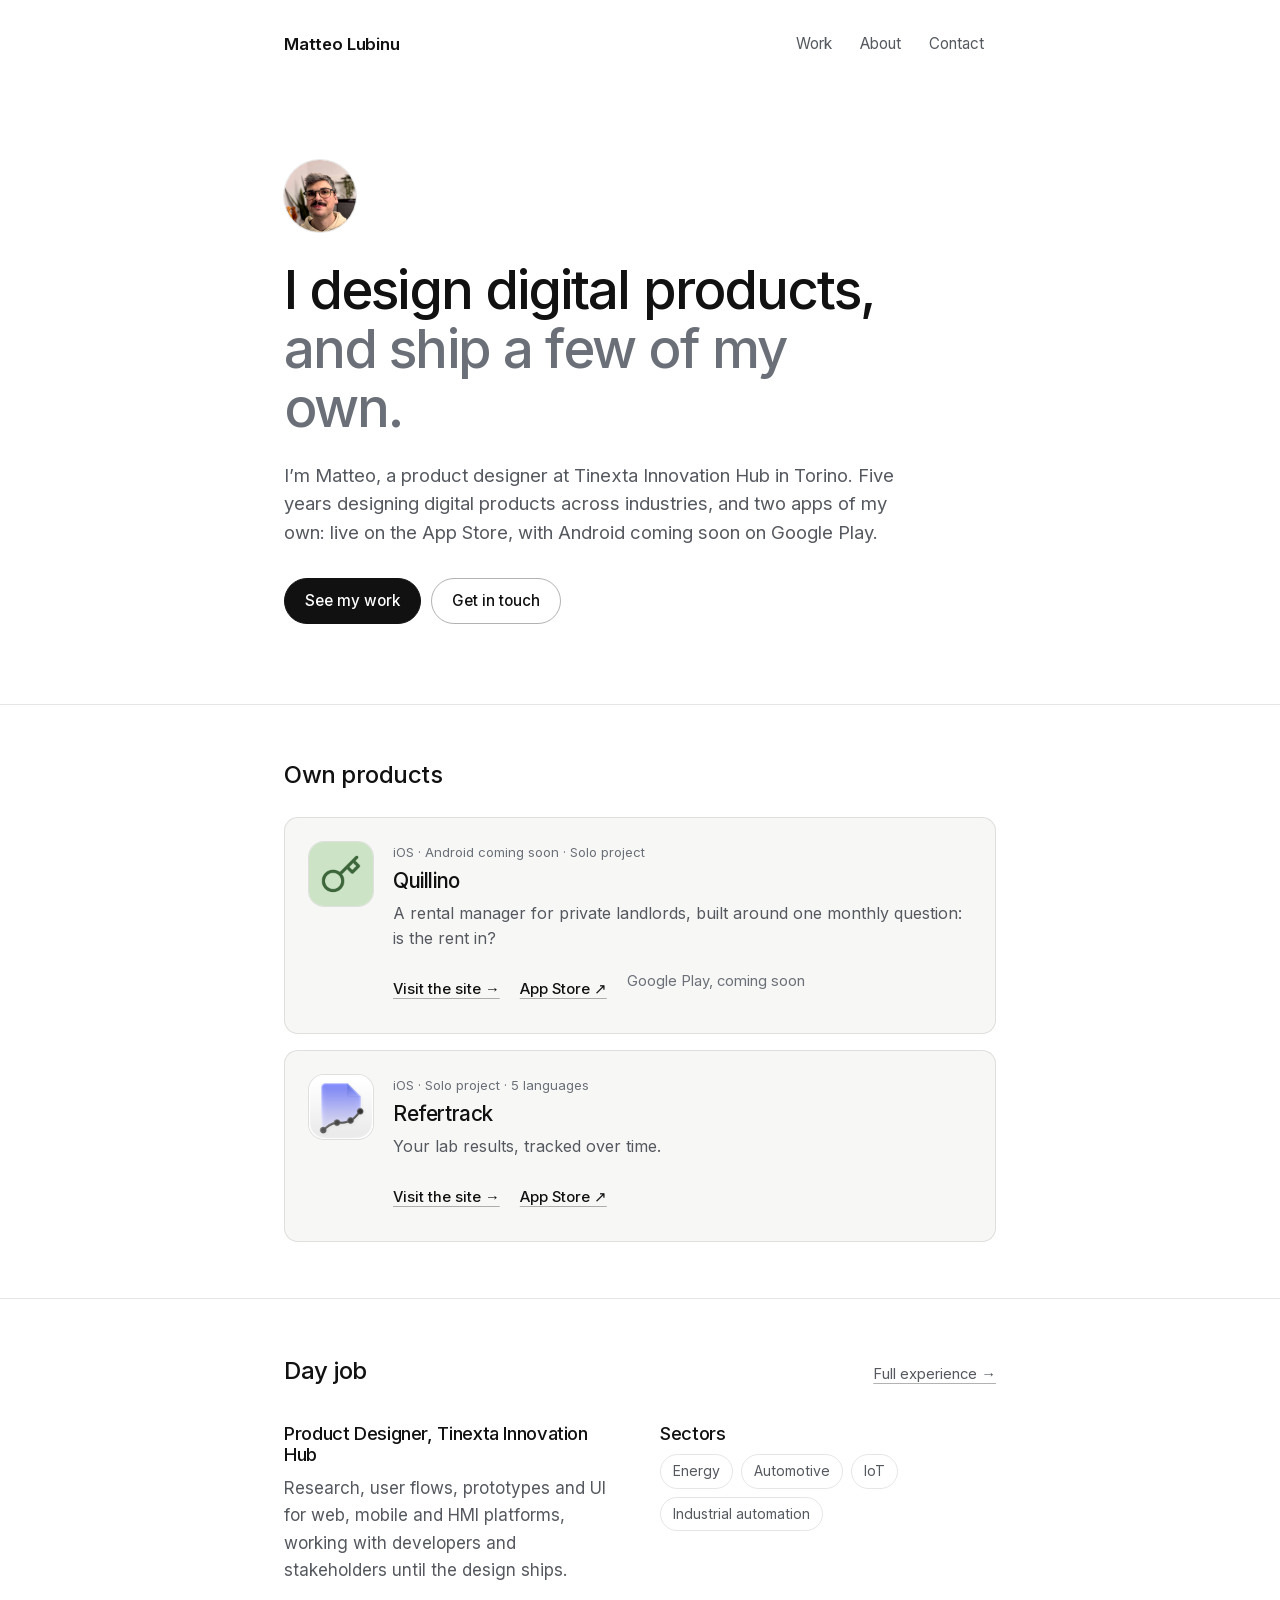
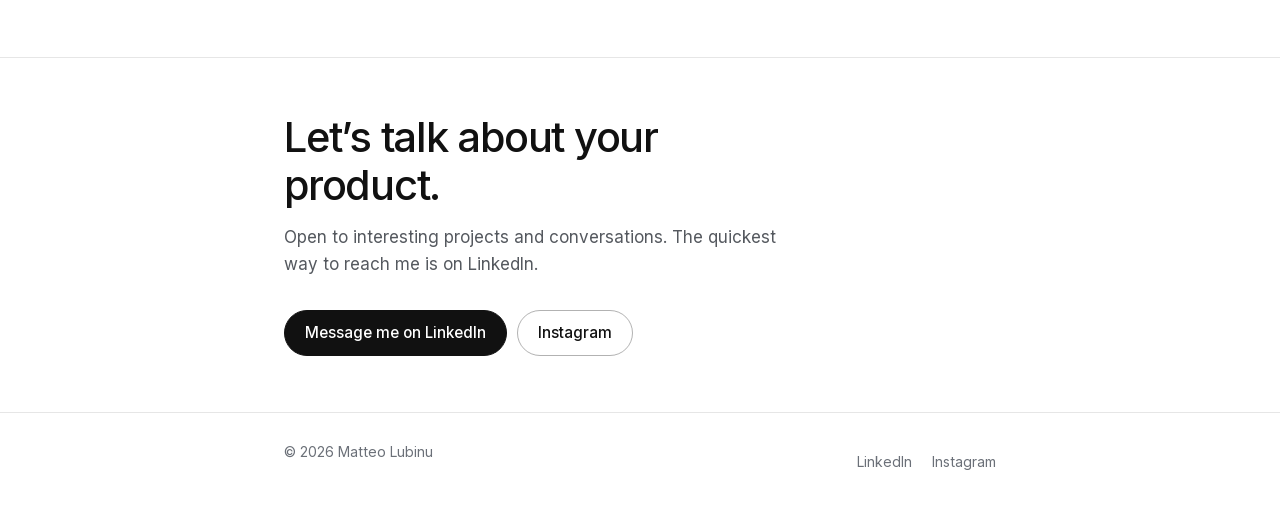
==== commit 5561df0a: "Audit multi-ruolo: font in locale, robots/sitemap/404, Person JSON-LD, target di tocco, icone legger" ====
--- a/index.html
+++ b/index.html
@@ -15,10 +15,21 @@
 <meta property="og:image" content="https://matteolubinu.github.io/assets/photo.jpg">
 <meta name="twitter:card" content="summary">
 <link rel="icon" href="data:image/svg+xml,%3Csvg xmlns='http://www.w3.org/2000/svg' viewBox='0 0 32 32'%3E%3Crect width='32' height='32' rx='8' fill='%23111'/%3E%3Ctext x='16' y='23' font-size='19' font-family='Arial,sans-serif' font-weight='700' text-anchor='middle' fill='%23fff'%3EM%3C/text%3E%3C/svg%3E">
-<link rel="preconnect" href="https://fonts.googleapis.com">
-<link rel="preconnect" href="https://fonts.gstatic.com" crossorigin>
-<link rel="stylesheet" href="https://fonts.googleapis.com/css2?family=Inter:wght@400;500;600&display=swap">
-<link rel="stylesheet" href="style.css?v=20261018e">
+<link rel="preload" href="assets/fonts/inter-latin.woff2" as="font" type="font/woff2" crossorigin>
+<link rel="stylesheet" href="style.css?v=20261018f">
+<script type="application/ld+json">
+{
+  "@context": "https://schema.org",
+  "@type": "Person",
+  "name": "Matteo Lubinu",
+  "jobTitle": "Product designer",
+  "url": "https://matteolubinu.github.io/",
+  "image": "https://matteolubinu.github.io/assets/photo.jpg",
+  "worksFor": { "@type": "Organization", "name": "Tinexta Innovation Hub" },
+  "address": { "@type": "PostalAddress", "addressLocality": "Torino", "addressCountry": "IT" },
+  "sameAs": ["https://www.linkedin.com/in/matteo-lubinu/", "https://instagram.com/matteolubi"]
+}
+</script>
 </head>
 <body>
 
--- a/style.css
+++ b/style.css
@@ -1,3 +1,6 @@
+/* Inter, ospitata qui (variabile, pesi 100-900): nessuna richiesta a Google Fonts. Licenza: assets/fonts/OFL-Inter.txt */
+@font-face { font-family: "Inter"; font-style: normal; font-weight: 100 900; font-display: swap; src: url("assets/fonts/inter-latin.woff2") format("woff2"); }
+
 /* Matteo Lubinu: minimal, black and white (same system as Ryuubi Studio) */
 
 :root {
@@ -90,7 +93,7 @@
 section { padding: 56px 0; border-top: 1px solid var(--line); }
 .section-head { display: flex; align-items: baseline; justify-content: space-between; gap: 16px; margin-bottom: 28px; }
 .section-head h2 { font-size: 1.5rem; }
-.section-head a { font-size: .92rem; color: var(--muted); }
+.section-head a { font-size: .92rem; color: var(--muted); display: inline-block; padding: 8px 0; }
 .kicker { font-size: .78rem; font-weight: 600; letter-spacing: .09em; text-transform: uppercase; color: var(--muted-2); margin: 0 0 14px; }
 
 /* ---------- Work ---------- */
@@ -108,7 +111,7 @@
 .project-link::after { content: ""; position: absolute; inset: 0; border-radius: inherit; }
 .project p.desc { margin: 8px 0 0; color: var(--muted); font-size: 1rem; }
 .project-actions { position: relative; z-index: 1; display: flex; flex-wrap: wrap; gap: 8px 20px; margin-top: 18px; font-size: .92rem; font-weight: 500; }
-.project-actions a { text-decoration-color: var(--line-strong); }
+.project-actions a { display: inline-block; padding: 8px 0; text-decoration-color: var(--line-strong); }
 .project-actions a:hover { text-decoration-color: currentColor; }
 .project-actions .soon { font-weight: 400; color: var(--muted-2); }
 
@@ -132,7 +135,7 @@
 .site-footer .wrap { display: flex; flex-wrap: wrap; justify-content: space-between; gap: 12px 24px; font-size: .88rem; color: var(--muted-2); }
 .site-footer p { margin: 0; }
 .site-footer nav { display: flex; gap: 20px; }
-.site-footer a { text-decoration: none; }
+.site-footer a { display: inline-block; padding: 10px 0; text-decoration: none; }
 .site-footer a:hover { color: var(--text); text-decoration: underline; }
 
 /* ---------- About ---------- */
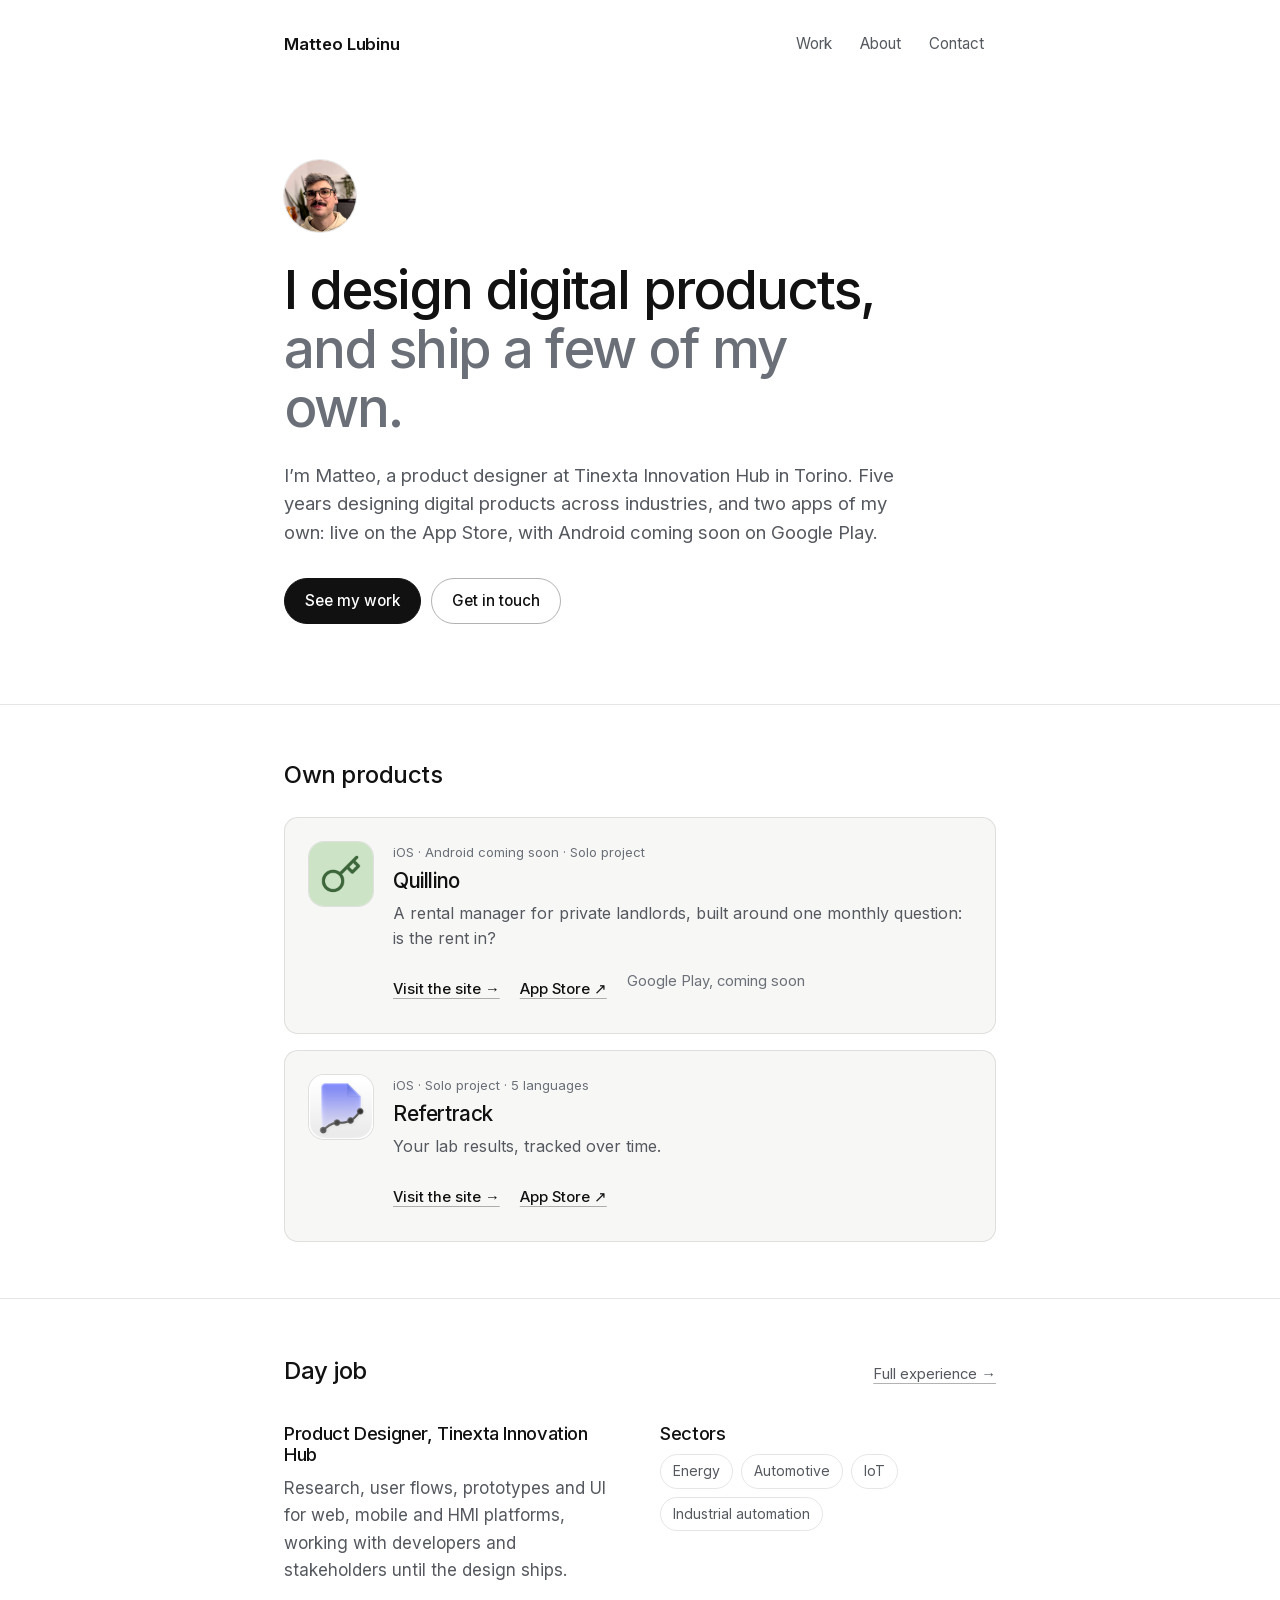
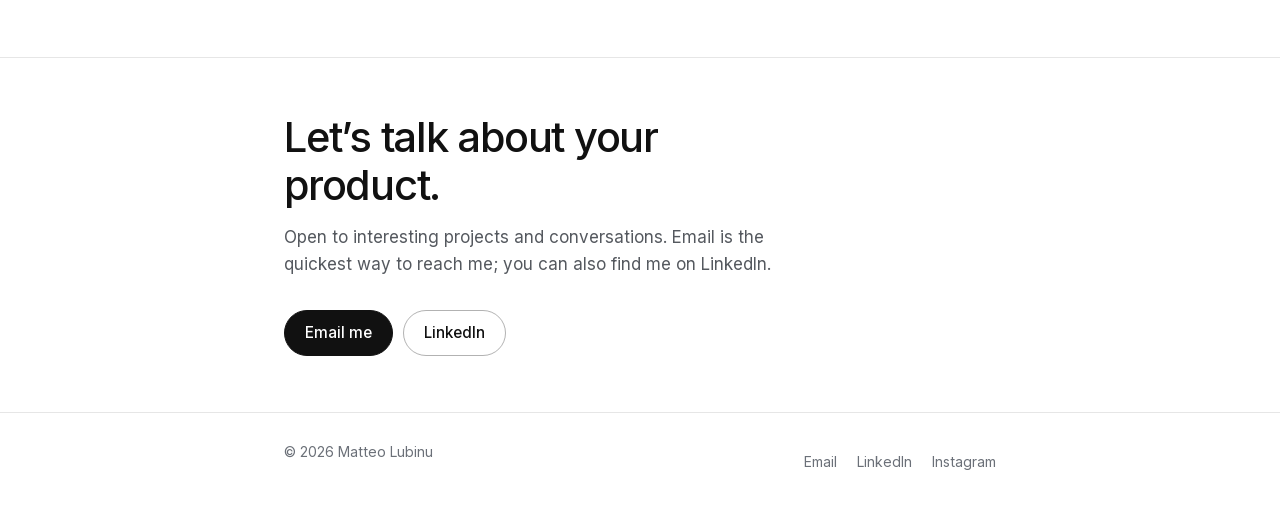
==== commit 9bd4deee: "Contatto: email lubisecond nella home, in About e nel footer Co-Authored-By: Claude Sonnet 5.5 <nore" ====
--- a/index.html
+++ b/index.html
@@ -16,7 +16,7 @@
 <meta name="twitter:card" content="summary">
 <link rel="icon" href="data:image/svg+xml,%3Csvg xmlns='http://www.w3.org/2000/svg' viewBox='0 0 32 32'%3E%3Crect width='32' height='32' rx='8' fill='%23111'/%3E%3Ctext x='16' y='23' font-size='19' font-family='Arial,sans-serif' font-weight='700' text-anchor='middle' fill='%23fff'%3EM%3C/text%3E%3C/svg%3E">
 <link rel="preload" href="assets/fonts/inter-latin.woff2" as="font" type="font/woff2" crossorigin>
-<link rel="stylesheet" href="style.css?v=20261018f">
+<link rel="stylesheet" href="style.css?v=20261018g">
 <script type="application/ld+json">
 {
   "@context": "https://schema.org",
@@ -24,6 +24,7 @@
   "name": "Matteo Lubinu",
   "jobTitle": "Product designer",
   "url": "https://matteolubinu.github.io/",
+  "email": "lubisecond@gmail.com",
   "image": "https://matteolubinu.github.io/assets/photo.jpg",
   "worksFor": { "@type": "Organization", "name": "Tinexta Innovation Hub" },
   "address": { "@type": "PostalAddress", "addressLocality": "Torino", "addressCountry": "IT" },
@@ -54,7 +55,7 @@
       <p class="lede">I&rsquo;m Matteo, a product designer at Tinexta Innovation Hub in Torino. Five years designing digital products across industries, and two apps of my own: live on the App Store, with Android coming soon on Google Play.</p>
       <div class="actions">
         <a class="btn btn-primary" href="#work">See my work</a>
-        <a class="btn" href="https://www.linkedin.com/in/matteo-lubinu/">Get in touch</a>
+        <a class="btn" href="mailto:lubisecond@gmail.com">Get in touch</a>
       </div>
     </div>
   </section>
@@ -119,10 +120,10 @@
   <section id="contact" class="contact">
     <div class="wrap">
       <h2>Let&rsquo;s talk about your product.</h2>
-      <p>Open to interesting projects and conversations. The quickest way to reach me is on LinkedIn.</p>
+      <p>Open to interesting projects and conversations. Email is the quickest way to reach me; you can also find me on LinkedIn.</p>
       <div class="actions">
-        <a class="btn btn-primary" href="https://www.linkedin.com/in/matteo-lubinu/">Message me on LinkedIn</a>
-        <a class="btn" href="https://instagram.com/matteolubi">Instagram</a>
+        <a class="btn btn-primary" href="mailto:lubisecond@gmail.com">Email me</a>
+        <a class="btn" href="https://www.linkedin.com/in/matteo-lubinu/">LinkedIn</a>
       </div>
     </div>
   </section>
@@ -132,6 +133,7 @@
   <div class="wrap">
     <p>&copy; 2026 Matteo Lubinu</p>
     <nav aria-label="Elsewhere">
+      <a href="mailto:lubisecond@gmail.com">Email</a>
       <a href="https://www.linkedin.com/in/matteo-lubinu/">LinkedIn</a>
       <a href="https://instagram.com/matteolubi">Instagram</a>
     </nav>
